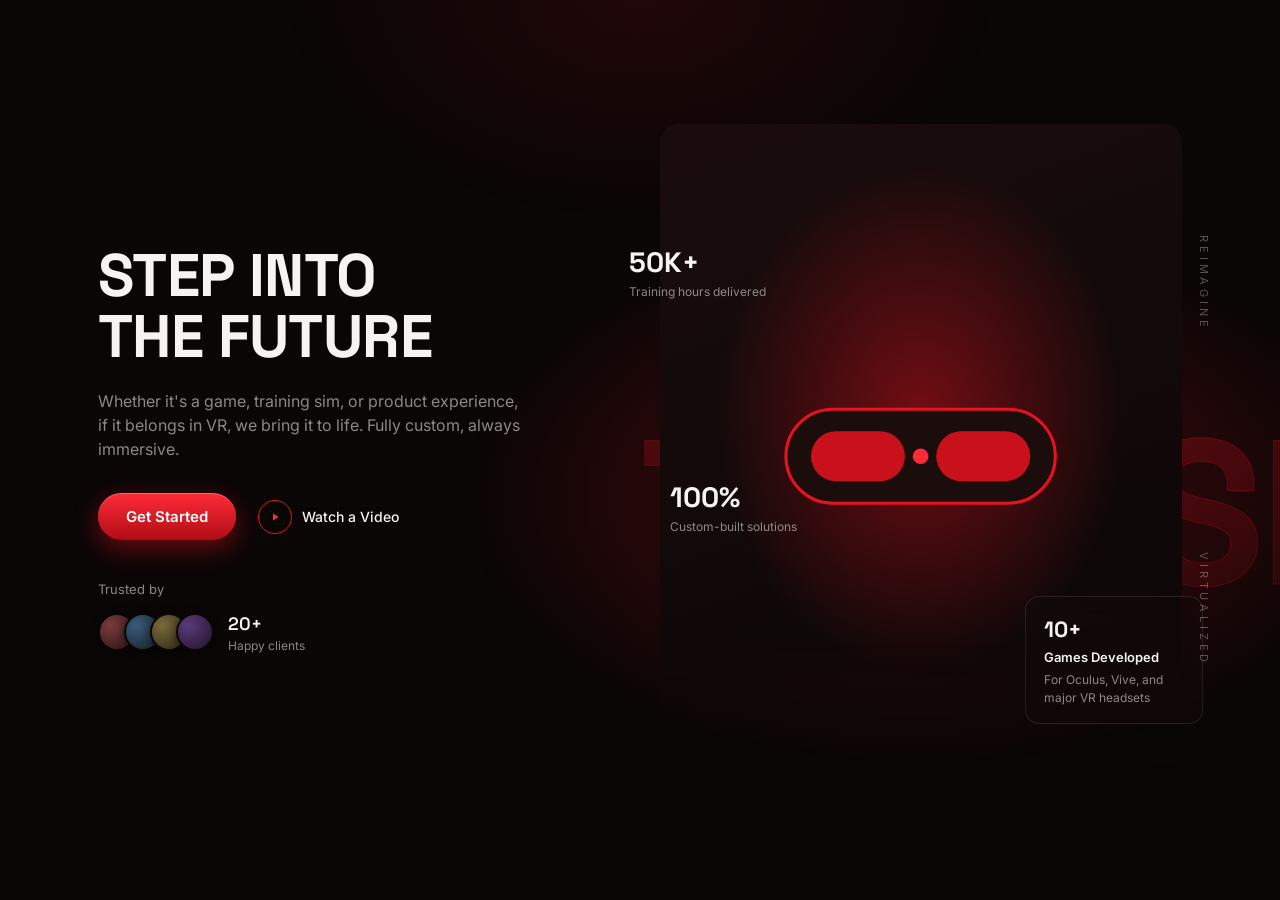
==== index.html @ aebaae90 "Remove nav header and bottom logo marquee from hero Co-Authored-By: Claude Opus 4.8 <noreply@anthrop" ====
<!DOCTYPE html>
<html lang="en">
<head>
  <meta charset="UTF-8" />
  <meta name="viewport" content="width=device-width, initial-scale=1.0" />
  <title>Visora — Step Into The Future</title>

  <!-- ฟอนต์จาก Google (ใช้ได้เมื่อออนไลน์ ถ้าออฟไลน์จะใช้ฟอนต์ในเครื่องแทนอัตโนมัติ) -->
  <link rel="preconnect" href="https://fonts.googleapis.com" />
  <link rel="preconnect" href="https://fonts.gstatic.com" crossorigin />
  <link href="https://fonts.googleapis.com/css2?family=Inter:wght@400;500;600&family=Space+Grotesk:wght@500;600;700&display=swap" rel="stylesheet" />

  <style>
    /* =========================================================
       ตัวแปรสี / ค่าหลัก (อยากเปลี่ยนสีโทนเว็บ แก้ตรงนี้จุดเดียว)
       ========================================================= */
    :root{
      --bg:#0a0606;
      --bg-soft:#140a0a;
      --red:#e8121f;
      --red-bright:#ff2b38;
      --red-deep:#b00d15;
      --text:#f6f3f3;
      --muted:rgba(246,243,243,.55);
      --muted-soft:rgba(246,243,243,.32);
      --line:rgba(255,255,255,.10);
      --maxw:1180px;
    }

    *{ box-sizing:border-box; margin:0; padding:0; }

    html{ scroll-behavior:smooth; }

    body{
      background:var(--bg);
      color:var(--text);
      font-family:'Inter',-apple-system,BlinkMacSystemFont,'Segoe UI',Roboto,sans-serif;
      line-height:1.5;
      overflow-x:hidden;
      -webkit-font-smoothing:antialiased;
    }

    a{ color:inherit; text-decoration:none; }

    /* แสงสีแดงเรือง ๆ เป็นพื้นหลังทั้งหน้า */
    body::before{
      content:"";
      position:fixed;
      inset:0;
      background:
        radial-gradient(60% 50% at 72% 55%, rgba(232,18,31,.30), transparent 60%),
        radial-gradient(40% 35% at 50% 0%, rgba(232,18,31,.10), transparent 70%);
      pointer-events:none;
      z-index:0;
    }

    .btn{
      font-family:'Inter',sans-serif;
      font-size:14px;
      font-weight:600;
      border:none;
      cursor:pointer;
      border-radius:999px;
      padding:11px 22px;
      color:#fff;
      background:linear-gradient(180deg,var(--red-bright),var(--red-deep));
      box-shadow:0 8px 26px rgba(232,18,31,.45), inset 0 1px 0 rgba(255,255,255,.25);
      transition:transform .2s ease, box-shadow .2s ease;
      white-space:nowrap;
    }
    .btn:hover{ transform:translateY(-2px); box-shadow:0 12px 32px rgba(232,18,31,.6), inset 0 1px 0 rgba(255,255,255,.25); }

    /* =========================================================
       ส่วน HERO
       ========================================================= */
    .hero{
      position:relative;
      z-index:1;
      max-width:var(--maxw);
      margin:0 auto;
      padding:70px clamp(18px,4vw,48px) 70px;
      min-height:100vh;
      display:flex;
      flex-direction:column;
      justify-content:center;
    }

    /* ตัวอักษรยักษ์ TRANSFORM เป็นฉากหลัง */
    .bg-word{
      position:absolute;
      top:40%;
      left:50%;
      transform:translate(-50%,-50%);
      font-family:'Space Grotesk',sans-serif;
      font-weight:700;
      font-size:clamp(70px,16vw,240px);
      letter-spacing:-.02em;
      color:transparent;
      -webkit-text-stroke:1px rgba(232,18,31,.18);
      background:linear-gradient(180deg, rgba(232,18,31,.28), rgba(232,18,31,.04));
      -webkit-background-clip:text;
      background-clip:text;
      white-space:nowrap;
      pointer-events:none;
      z-index:0;
      animation:fadeUp 1.2s ease .1s both;
    }

    .hero-grid{
      position:relative;
      z-index:2;
      display:grid;
      grid-template-columns:1fr 1fr;
      align-items:center;
      gap:40px;
    }

    /* ---- คอลัมน์ซ้าย : ข้อความ ---- */
    .hero-title{
      font-family:'Space Grotesk',sans-serif;
      font-weight:700;
      font-size:clamp(34px,5vw,60px);
      line-height:1.02;
      letter-spacing:-.01em;
      text-transform:uppercase;
      animation:fadeUp 1s ease .35s both;
    }
    .hero-sub{
      margin-top:22px;
      max-width:430px;
      color:var(--muted);
      font-size:16px;
      animation:fadeUp 1s ease .5s both;
    }
    .hero-actions{
      margin-top:32px;
      display:flex;
      align-items:center;
      gap:22px;
      animation:fadeUp 1s ease .65s both;
    }
    .btn-lg{ padding:14px 28px; font-size:15px; }
    .play{
      display:inline-flex;
      align-items:center;
      gap:10px;
      font-size:14px;
      font-weight:500;
      color:var(--text);
    }
    .play .ring{
      width:34px; height:34px;
      border-radius:50%;
      display:grid; place-items:center;
      border:1px solid var(--red);
      color:var(--red-bright);
      transition:background .2s ease;
    }
    .play:hover .ring{ background:rgba(232,18,31,.15); }

    .trusted{
      margin-top:40px;
      animation:fadeUp 1s ease .8s both;
    }
    .trusted .label{ font-size:13px; color:var(--muted); margin-bottom:10px; }
    .avatars{ display:flex; align-items:center; gap:14px; }
    .avatars .stack{ display:flex; }
    .avatars .stack span{
      width:38px; height:38px;
      border-radius:50%;
      border:2px solid var(--bg);
      margin-left:-12px;
      background-size:cover;
      background-position:center;
      box-shadow:0 2px 8px rgba(0,0,0,.5);
    }
    .avatars .stack span:first-child{ margin-left:0; }
    .avatars .count{ font-family:'Space Grotesk',sans-serif; font-weight:600; font-size:18px; }
    .avatars .count small{ display:block; font-family:'Inter'; font-weight:400; font-size:12px; color:var(--muted); }

    /* ---- คอลัมน์ขวา : รูป + สถิติ ---- */
    .hero-visual{
      position:relative;
      animation:imgIn 1.3s cubic-bezier(.2,.7,.2,1) .25s both;
    }
    .portrait{
      position:relative;
      width:100%;
      aspect-ratio:4/5;
      border-radius:18px;
      overflow:hidden;
      -webkit-mask-image:linear-gradient(to bottom, #000 78%, transparent 100%);
      mask-image:linear-gradient(to bottom, #000 78%, transparent 100%);
    }
    .portrait img{
      position:absolute; inset:0;
      width:100%; height:100%;
      object-fit:cover;
      object-position:center top;
      z-index:2;
    }
    /* ภาพสำรอง (กราฟิกแว่น VR เรืองแสง) เผื่อรูปจริงโหลดไม่ขึ้น */
    .portrait .fallback{
      position:absolute; inset:0;
      z-index:1;
      display:grid; place-items:center;
      background:
        radial-gradient(60% 60% at 50% 45%, rgba(232,18,31,.45), transparent 65%),
        linear-gradient(160deg,#1a0c0c,#0a0606);
    }

    .stat{
      position:absolute;
      z-index:3;
      animation:fadeUp 1s ease both;
    }
    .stat .num{ font-family:'Space Grotesk',sans-serif; font-weight:700; font-size:28px; }
    .stat .desc{ font-size:12px; color:var(--muted); max-width:140px; }
    .stat-1{ top:18%; left:-6%; animation-delay:1s; }
    .stat-2{ top:54%; left:2%; animation-delay:1.15s; }
    .stat-card{
      right:-4%; bottom:8%;
      padding:16px 18px;
      border-radius:14px;
      background:rgba(20,10,10,.55);
      border:1px solid var(--line);
      backdrop-filter:blur(10px);
      animation-delay:1.3s;
    }
    .stat-card .num{ font-size:22px; }
    .stat-card .title{ font-size:13px; font-weight:600; margin:2px 0 4px; }

    .v-labels{
      position:absolute;
      top:0; right:-30px;
      height:100%;
      display:flex;
      flex-direction:column;
      justify-content:space-around;
      align-items:center;
      pointer-events:none;
      z-index:3;
    }
    .v-labels span{
      writing-mode:vertical-rl;
      text-transform:uppercase;
      font-size:11px;
      letter-spacing:.35em;
      color:var(--muted-soft);
      animation:fadeIn 1s ease 1.4s both;
    }

    /* =========================================================
       อนิเมชัน (keyframes)
       ========================================================= */
    @keyframes fadeUp{ from{ opacity:0; transform:translateY(26px); } to{ opacity:1; transform:translateY(0); } }
    @keyframes fadeIn{ from{ opacity:0; } to{ opacity:1; } }
    @keyframes imgIn{ from{ opacity:0; transform:translateX(60px) scale(.98); } to{ opacity:1; transform:translateX(0) scale(1); } }

    @media (prefers-reduced-motion:reduce){
      *{ animation:none !important; }
    }

    /* =========================================================
       จอเล็ก (มือถือ/แท็บเล็ต)
       ========================================================= */
    @media (max-width:860px){
      .menu{ display:none; }
      .hero-grid{ grid-template-columns:1fr; gap:30px; }
      .hero{ padding-top:50px; text-align:left; }
      .hero-visual{ order:-1; max-width:420px; }
      .v-labels{ display:none; }
      .stat-1{ left:0; }
      .stat-2{ left:0; }
      .stat-card{ right:0; }
    }
  </style>
</head>

<body>

  <!-- ===================== HERO ===================== -->
  <main class="hero">
    <div class="bg-word">TRANSFORM</div>

    <div class="hero-grid">

      <!-- ซ้าย: ข้อความ -->
      <div class="hero-left">
        <h1 class="hero-title">Step Into<br />The Future</h1>
        <p class="hero-sub">
          Whether it's a game, training sim, or product experience, if it belongs in
          VR, we bring it to life. Fully custom, always immersive.
        </p>

        <div class="hero-actions">
          <button class="btn btn-lg">Get Started</button>
          <a href="#" class="play">
            <span class="ring">
              <svg width="12" height="12" viewBox="0 0 24 24" fill="currentColor"><path d="M8 5v14l11-7z"/></svg>
            </span>
            Watch a Video
          </a>
        </div>

        <div class="trusted">
          <div class="label">Trusted by</div>
          <div class="avatars">
            <div class="stack">
              <span style="background:radial-gradient(circle at 30% 30%,#7a3b3b,#2a1212)"></span>
              <span style="background:radial-gradient(circle at 30% 30%,#3b5a7a,#12202a)"></span>
              <span style="background:radial-gradient(circle at 30% 30%,#7a6a3b,#2a2412)"></span>
              <span style="background:radial-gradient(circle at 30% 30%,#5a3b7a,#22122a)"></span>
            </div>
            <div class="count">20+<small>Happy clients</small></div>
          </div>
        </div>
      </div>

      <!-- ขวา: รูป + สถิติ -->
      <div class="hero-visual">
        <div class="portrait">
          <!-- ภาพสำรอง (กราฟิกแว่น VR) แสดงเมื่อรูปจริงโหลดไม่ขึ้น -->
          <div class="fallback">
            <svg width="60%" viewBox="0 0 200 120" fill="none" xmlns="http://www.w3.org/2000/svg">
              <rect x="14" y="34" width="172" height="60" rx="30" fill="#1c0d0d" stroke="#e8121f" stroke-width="2"/>
              <rect x="30" y="48" width="60" height="32" rx="16" fill="#e8121f" opacity=".85"/>
              <rect x="110" y="48" width="60" height="32" rx="16" fill="#e8121f" opacity=".85"/>
              <circle cx="100" cy="64" r="5" fill="#ff2b38"/>
            </svg>
          </div>
          <!-- รูปจริง: ดึงจาก Pexels (ฟรี ไม่ต้องให้เครดิต) จะโหลดขึ้นเมื่อออนไลน์ -->
          <img
            src="https://images.pexels.com/photos/19500113/pexels-photo-19500113.jpeg?auto=compress&cs=tinysrgb&w=1000&h=1250&fit=crop"
            alt="Person wearing a VR headset"
            onerror="this.style.display='none'"
          />
        </div>

        <!-- ตัวเลขสถิติ -->
        <div class="stat stat-1">
          <div class="num">50K+</div>
          <div class="desc">Training hours delivered</div>
        </div>
        <div class="stat stat-2">
          <div class="num">100%</div>
          <div class="desc">Custom-built solutions</div>
        </div>
        <div class="stat stat-card">
          <div class="num">10+</div>
          <div class="title">Games Developed</div>
          <div class="desc">For Oculus, Vive, and major VR headsets</div>
        </div>

        <!-- ตัวหนังสือแนวตั้ง -->
        <div class="v-labels">
          <span>Reimagine</span>
          <span>Virtualized</span>
        </div>
      </div>

    </div>
  </main>

</body>
</html>
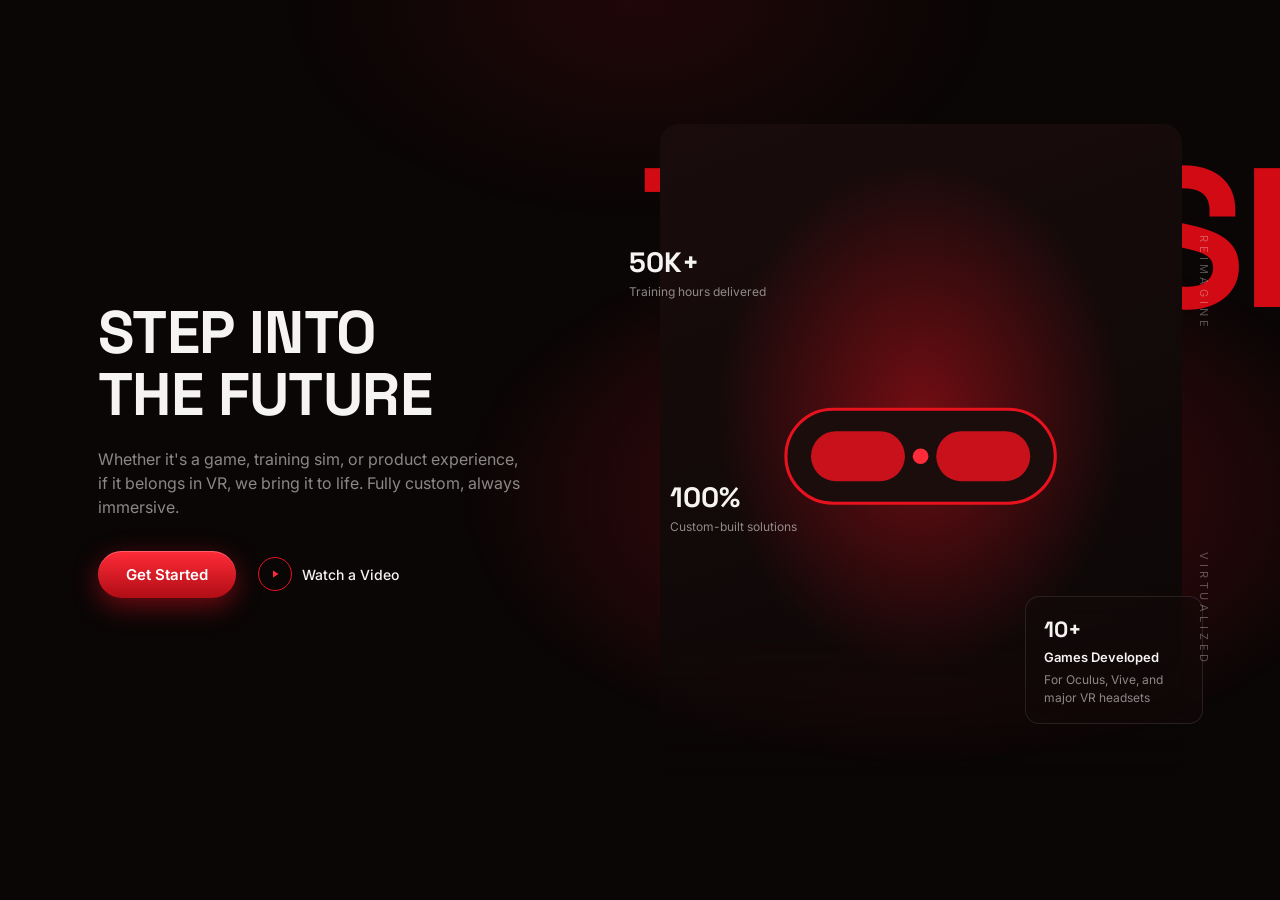
==== commit ad1af750: "Make TRANSFORM solid red at top, remove trusted-by block Co-Authored-By: Claude Opus 4.8 <noreply@an" ====
--- a/index.html
+++ b/index.html
@@ -88,18 +88,15 @@
     /* ตัวอักษรยักษ์ TRANSFORM เป็นฉากหลัง */
     .bg-word{
       position:absolute;
-      top:40%;
+      top:clamp(36px,7vw,96px);
       left:50%;
-      transform:translate(-50%,-50%);
+      transform:translateX(-50%);
       font-family:'Space Grotesk',sans-serif;
       font-weight:700;
-      font-size:clamp(70px,16vw,240px);
+      font-size:clamp(64px,15.5vw,220px);
       letter-spacing:-.02em;
-      color:transparent;
-      -webkit-text-stroke:1px rgba(232,18,31,.18);
-      background:linear-gradient(180deg, rgba(232,18,31,.28), rgba(232,18,31,.04));
-      -webkit-background-clip:text;
-      background-clip:text;
+      color:#d20a13;
+      opacity:.92;
       white-space:nowrap;
       pointer-events:none;
       z-index:0;
@@ -157,26 +154,6 @@
       transition:background .2s ease;
     }
     .play:hover .ring{ background:rgba(232,18,31,.15); }
-
-    .trusted{
-      margin-top:40px;
-      animation:fadeUp 1s ease .8s both;
-    }
-    .trusted .label{ font-size:13px; color:var(--muted); margin-bottom:10px; }
-    .avatars{ display:flex; align-items:center; gap:14px; }
-    .avatars .stack{ display:flex; }
-    .avatars .stack span{
-      width:38px; height:38px;
-      border-radius:50%;
-      border:2px solid var(--bg);
-      margin-left:-12px;
-      background-size:cover;
-      background-position:center;
-      box-shadow:0 2px 8px rgba(0,0,0,.5);
-    }
-    .avatars .stack span:first-child{ margin-left:0; }
-    .avatars .count{ font-family:'Space Grotesk',sans-serif; font-weight:600; font-size:18px; }
-    .avatars .count small{ display:block; font-family:'Inter'; font-weight:400; font-size:12px; color:var(--muted); }
 
     /* ---- คอลัมน์ขวา : รูป + สถิติ ---- */
     .hero-visual{
@@ -301,19 +278,6 @@
             </span>
             Watch a Video
           </a>
-        </div>
-
-        <div class="trusted">
-          <div class="label">Trusted by</div>
-          <div class="avatars">
-            <div class="stack">
-              <span style="background:radial-gradient(circle at 30% 30%,#7a3b3b,#2a1212)"></span>
-              <span style="background:radial-gradient(circle at 30% 30%,#3b5a7a,#12202a)"></span>
-              <span style="background:radial-gradient(circle at 30% 30%,#7a6a3b,#2a2412)"></span>
-              <span style="background:radial-gradient(circle at 30% 30%,#5a3b7a,#22122a)"></span>
-            </div>
-            <div class="count">20+<small>Happy clients</small></div>
-          </div>
         </div>
       </div>
 
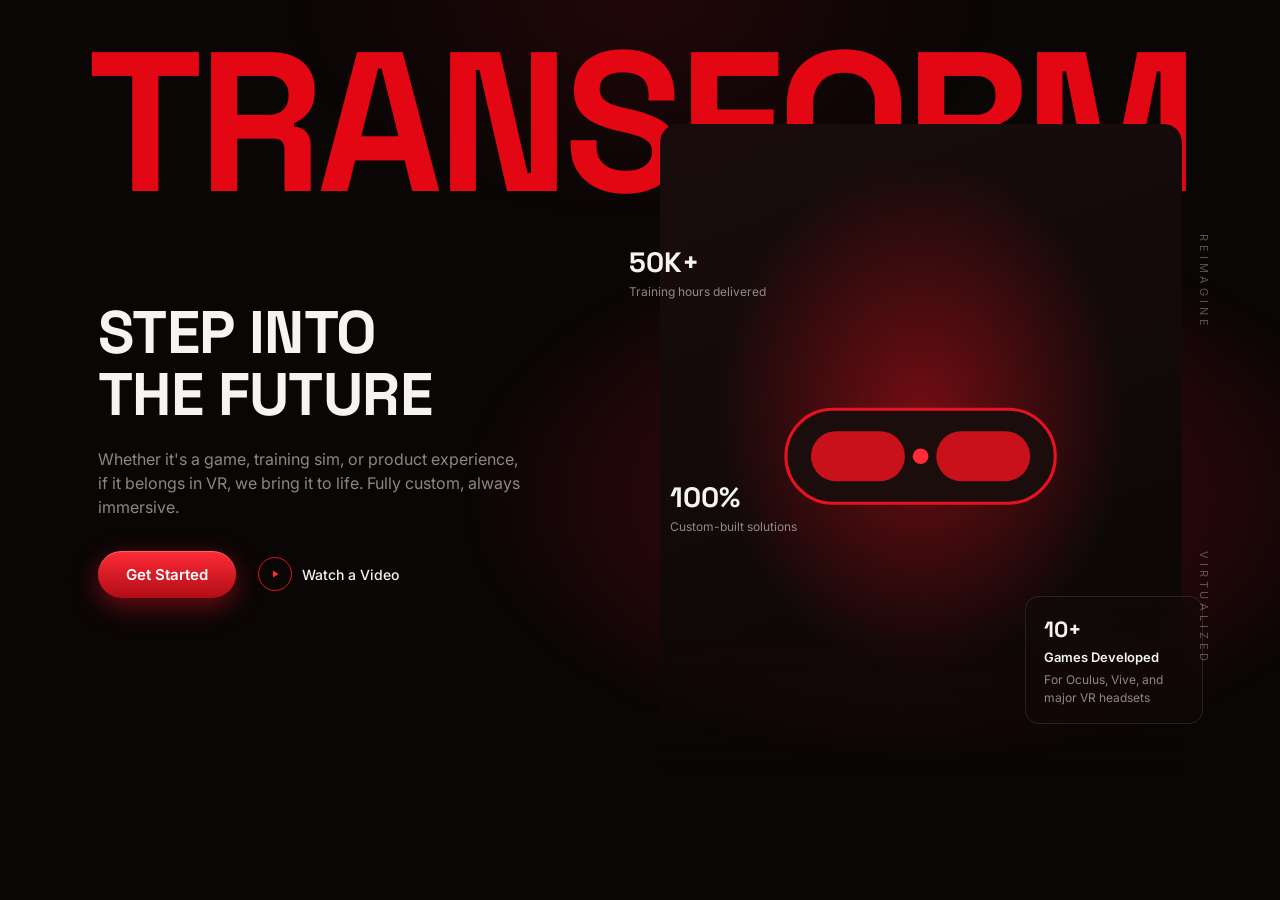
==== commit 933e29d1: "Fix TRANSFORM placement: top-center banner, vivid red Co-Authored-By: Claude Opus 4.8 <noreply@anthr" ====
--- a/index.html
+++ b/index.html
@@ -88,15 +88,16 @@
     /* ตัวอักษรยักษ์ TRANSFORM เป็นฉากหลัง */
     .bg-word{
       position:absolute;
-      top:clamp(36px,7vw,96px);
-      left:50%;
-      transform:translateX(-50%);
+      top:24px;
+      left:0;
+      width:100%;
+      text-align:center;
       font-family:'Space Grotesk',sans-serif;
       font-weight:700;
-      font-size:clamp(64px,15.5vw,220px);
-      letter-spacing:-.02em;
-      color:#d20a13;
-      opacity:.92;
+      font-size:min(15.5vw,230px);
+      line-height:1;
+      letter-spacing:-.03em;
+      color:#e30613;
       white-space:nowrap;
       pointer-events:none;
       z-index:0;
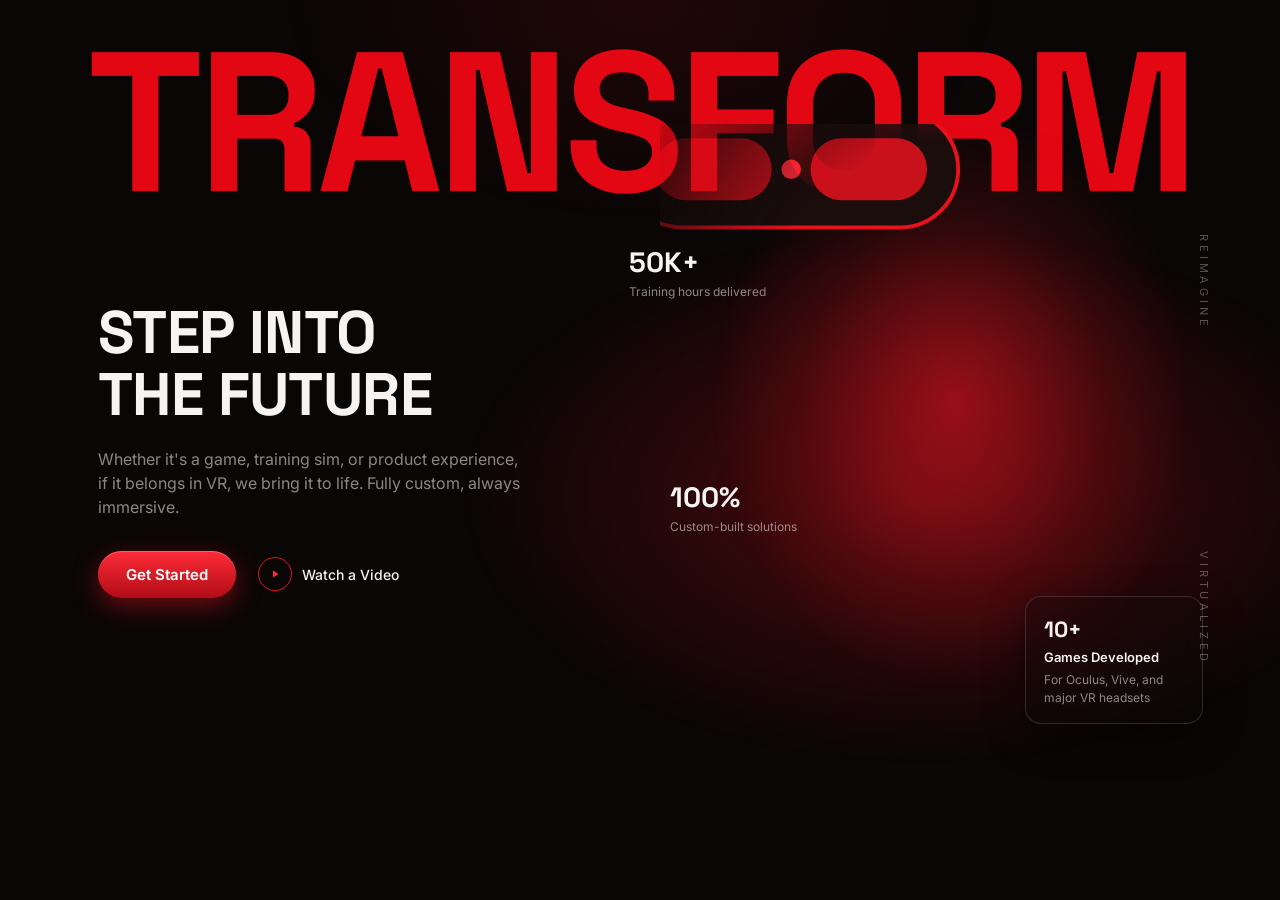
==== commit c2fdfdf7: "Blend portrait into background, refine stat card and TRANSFORM red Co-Authored-By: Claude Opus 4.8 <" ====
--- a/index.html
+++ b/index.html
@@ -165,26 +165,24 @@
       position:relative;
       width:100%;
       aspect-ratio:4/5;
-      border-radius:18px;
-      overflow:hidden;
-      -webkit-mask-image:linear-gradient(to bottom, #000 78%, transparent 100%);
-      mask-image:linear-gradient(to bottom, #000 78%, transparent 100%);
+      /* ไล่ขอบรูปให้จางหายไปทุกด้าน จะได้ไม่เห็นเป็นกรอบสี่เหลี่ยม */
+      -webkit-mask-image:radial-gradient(115% 100% at 60% 40%, #000 38%, transparent 70%);
+      mask-image:radial-gradient(115% 100% at 60% 40%, #000 38%, transparent 70%);
     }
     .portrait img{
       position:absolute; inset:0;
       width:100%; height:100%;
       object-fit:cover;
       object-position:center top;
+      /* พื้นดำของรูปจะกลายเป็นแสงแดง (ตามชั้นแสงด้านหลัง) เหลือเด่นแต่ตัวคน */
+      mix-blend-mode:lighten;
       z-index:2;
     }
-    /* ภาพสำรอง (กราฟิกแว่น VR เรืองแสง) เผื่อรูปจริงโหลดไม่ขึ้น */
+    /* แสงแดงเรือง ๆ ด้านหลังตัวคน ช่วยให้พื้นดำของรูปกลืนเป็นแสง ไม่เป็นกล่อง */
     .portrait .fallback{
-      position:absolute; inset:0;
+      position:absolute; inset:-12%;
       z-index:1;
-      display:grid; place-items:center;
-      background:
-        radial-gradient(60% 60% at 50% 45%, rgba(232,18,31,.45), transparent 65%),
-        linear-gradient(160deg,#1a0c0c,#0a0606);
+      background:radial-gradient(52% 50% at 55% 44%, rgba(235,22,36,.55), rgba(235,22,36,.14) 46%, transparent 72%);
     }
 
     .stat{
@@ -199,10 +197,12 @@
     .stat-card{
       right:-4%; bottom:8%;
       padding:16px 18px;
-      border-radius:14px;
-      background:rgba(20,10,10,.55);
-      border:1px solid var(--line);
-      backdrop-filter:blur(10px);
+      border-radius:16px;
+      background:rgba(14,11,12,.30);
+      border:1px solid rgba(255,255,255,.14);
+      backdrop-filter:blur(14px);
+      -webkit-backdrop-filter:blur(14px);
+      box-shadow:0 12px 40px rgba(0,0,0,.45);
       animation-delay:1.3s;
     }
     .stat-card .num{ font-size:22px; }
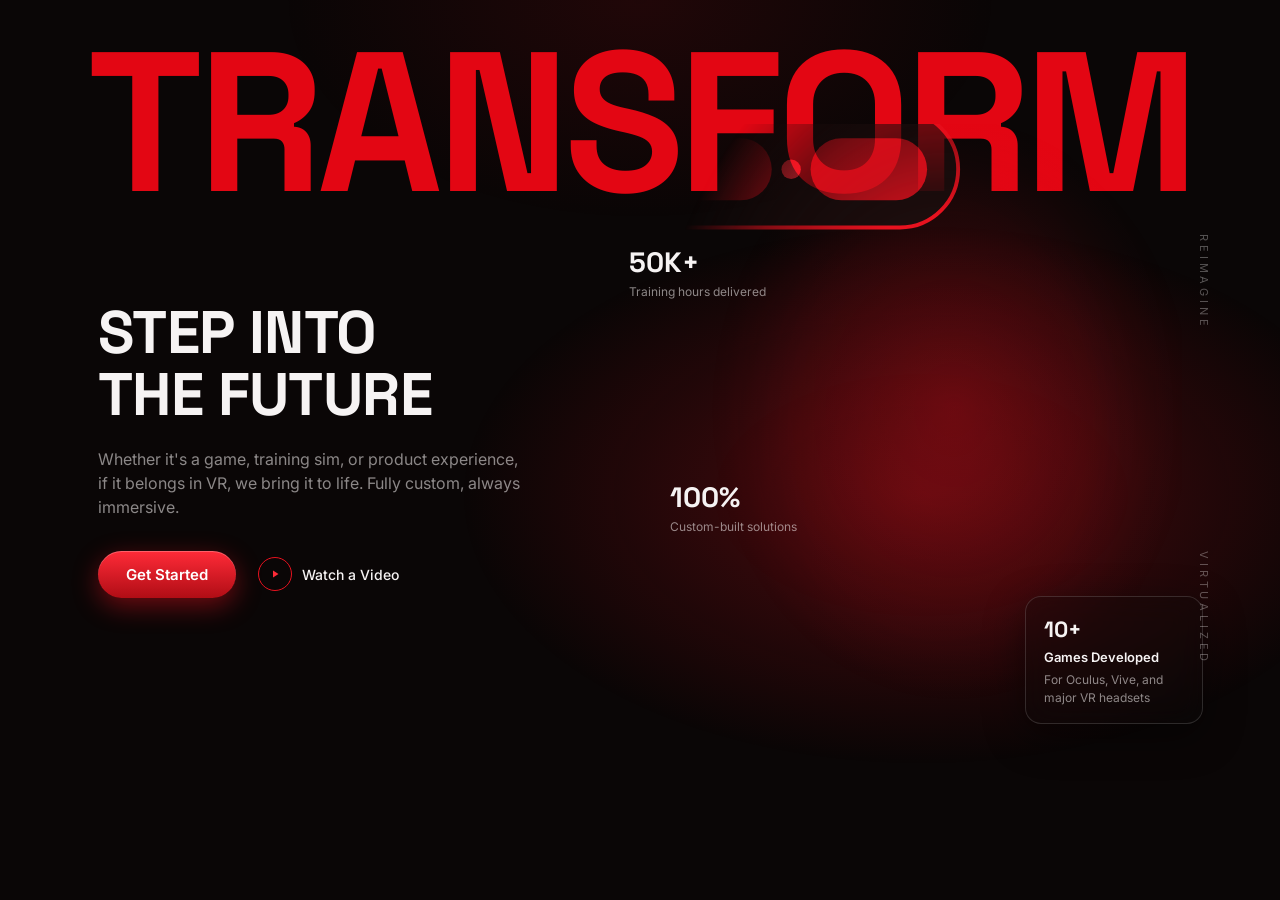
==== commit e6246f25: "Use elliptical vignette mask so portrait blends without a box Co-Authored-By: Claude Opus 4.8 <norep" ====
--- a/index.html
+++ b/index.html
@@ -165,24 +165,22 @@
       position:relative;
       width:100%;
       aspect-ratio:4/5;
-      /* ไล่ขอบรูปให้จางหายไปทุกด้าน จะได้ไม่เห็นเป็นกรอบสี่เหลี่ยม */
-      -webkit-mask-image:radial-gradient(115% 100% at 60% 40%, #000 38%, transparent 70%);
-      mask-image:radial-gradient(115% 100% at 60% 40%, #000 38%, transparent 70%);
+      /* ไล่ขอบรูปให้จางหายเป็นวงรี ใช้ได้กับรูปพื้นหลังสีอะไรก็ได้ ไม่เห็นเป็นกล่อง */
+      -webkit-mask-image:radial-gradient(ellipse 72% 80% at 54% 46%, #000 40%, rgba(0,0,0,.55) 60%, transparent 78%);
+      mask-image:radial-gradient(ellipse 72% 80% at 54% 46%, #000 40%, rgba(0,0,0,.55) 60%, transparent 78%);
     }
     .portrait img{
       position:absolute; inset:0;
       width:100%; height:100%;
       object-fit:cover;
       object-position:center top;
-      /* พื้นดำของรูปจะกลายเป็นแสงแดง (ตามชั้นแสงด้านหลัง) เหลือเด่นแต่ตัวคน */
-      mix-blend-mode:lighten;
       z-index:2;
     }
-    /* แสงแดงเรือง ๆ ด้านหลังตัวคน ช่วยให้พื้นดำของรูปกลืนเป็นแสง ไม่เป็นกล่อง */
+    /* แสงแดงเรือง ๆ ด้านหลังตัวคน ช่วยให้กลืนกับพื้น (และเป็นภาพสำรองถ้ารูปไม่ขึ้น) */
     .portrait .fallback{
       position:absolute; inset:-12%;
       z-index:1;
-      background:radial-gradient(52% 50% at 55% 44%, rgba(235,22,36,.55), rgba(235,22,36,.14) 46%, transparent 72%);
+      background:radial-gradient(52% 50% at 55% 45%, rgba(232,18,31,.30), transparent 72%);
     }
 
     .stat{
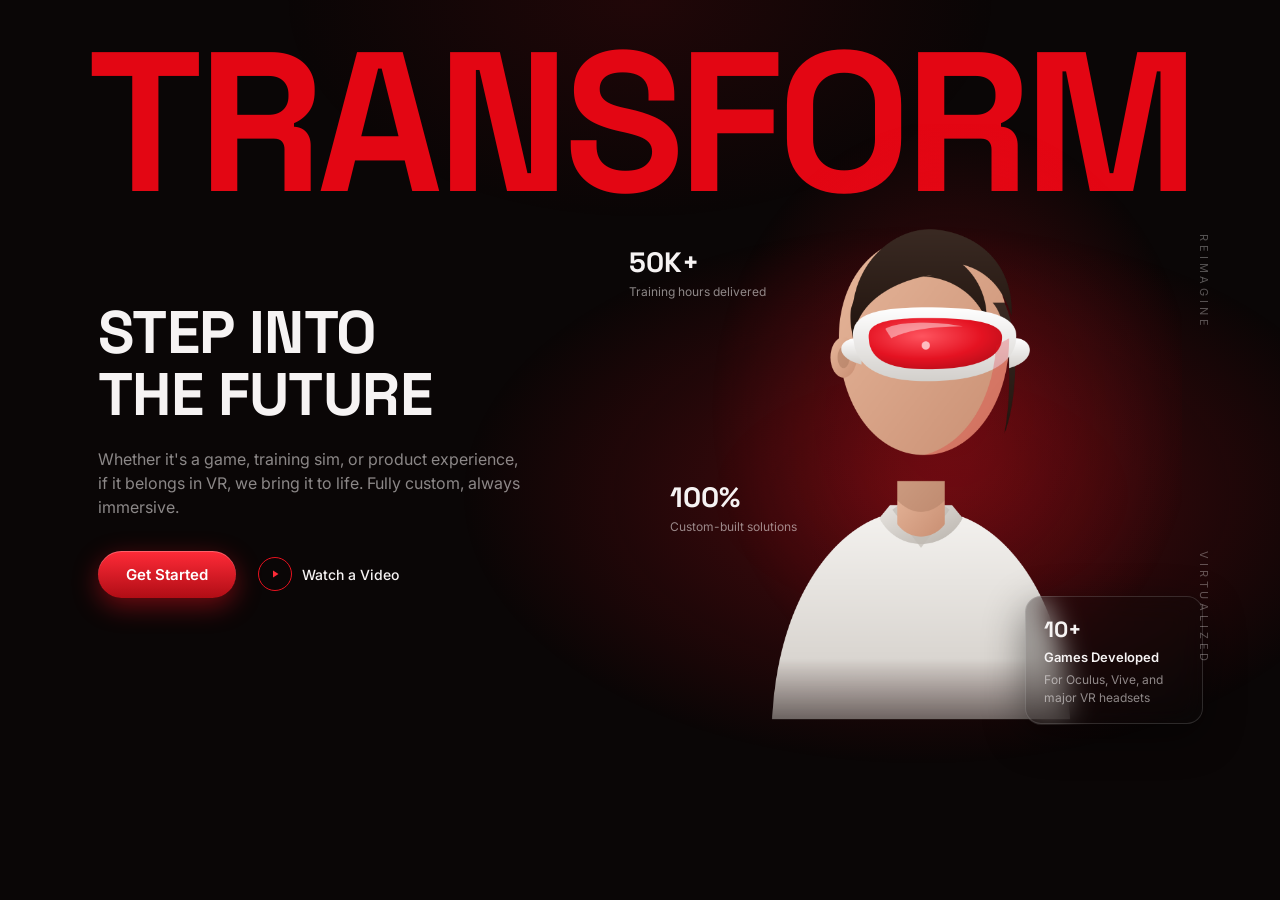
==== commit fb982e4d: "Use local transparent PNG hero figure, remove placeholder artifact Co-Authored-By: Claude Opus 4.8 <" ====
--- a/index.html
+++ b/index.html
@@ -165,9 +165,9 @@
       position:relative;
       width:100%;
       aspect-ratio:4/5;
-      /* ไล่ขอบรูปให้จางหายเป็นวงรี ใช้ได้กับรูปพื้นหลังสีอะไรก็ได้ ไม่เห็นเป็นกล่อง */
-      -webkit-mask-image:radial-gradient(ellipse 72% 80% at 54% 46%, #000 40%, rgba(0,0,0,.55) 60%, transparent 78%);
-      mask-image:radial-gradient(ellipse 72% 80% at 54% 46%, #000 40%, rgba(0,0,0,.55) 60%, transparent 78%);
+      /* รูปเป็น PNG พื้นใสอยู่แล้ว ไล่จางเฉพาะขอบล่างให้ตัวคนกลืนลงพื้น */
+      -webkit-mask-image:linear-gradient(to bottom, #000 82%, transparent 100%);
+      mask-image:linear-gradient(to bottom, #000 82%, transparent 100%);
     }
     .portrait img{
       position:absolute; inset:0;
@@ -283,21 +283,10 @@
       <!-- ขวา: รูป + สถิติ -->
       <div class="hero-visual">
         <div class="portrait">
-          <!-- ภาพสำรอง (กราฟิกแว่น VR) แสดงเมื่อรูปจริงโหลดไม่ขึ้น -->
-          <div class="fallback">
-            <svg width="60%" viewBox="0 0 200 120" fill="none" xmlns="http://www.w3.org/2000/svg">
-              <rect x="14" y="34" width="172" height="60" rx="30" fill="#1c0d0d" stroke="#e8121f" stroke-width="2"/>
-              <rect x="30" y="48" width="60" height="32" rx="16" fill="#e8121f" opacity=".85"/>
-              <rect x="110" y="48" width="60" height="32" rx="16" fill="#e8121f" opacity=".85"/>
-              <circle cx="100" cy="64" r="5" fill="#ff2b38"/>
-            </svg>
-          </div>
-          <!-- รูปจริง: ดึงจาก Pexels (ฟรี ไม่ต้องให้เครดิต) จะโหลดขึ้นเมื่อออนไลน์ -->
-          <img
-            src="https://images.pexels.com/photos/19500113/pexels-photo-19500113.jpeg?auto=compress&cs=tinysrgb&w=1000&h=1250&fit=crop"
-            alt="Person wearing a VR headset"
-            onerror="this.style.display='none'"
-          />
+          <!-- แสงแดงเรือง ๆ ด้านหลังตัวคน -->
+          <div class="fallback"></div>
+          <!-- รูปคนใส่แว่น VR (ไฟล์ PNG พื้นใสในเครื่อง) เปลี่ยนรูปได้โดยเอาไฟล์ใหม่มาทับ hero.png -->
+          <img src="hero.png" alt="Person wearing a VR headset" />
         </div>
 
         <!-- ตัวเลขสถิติ -->
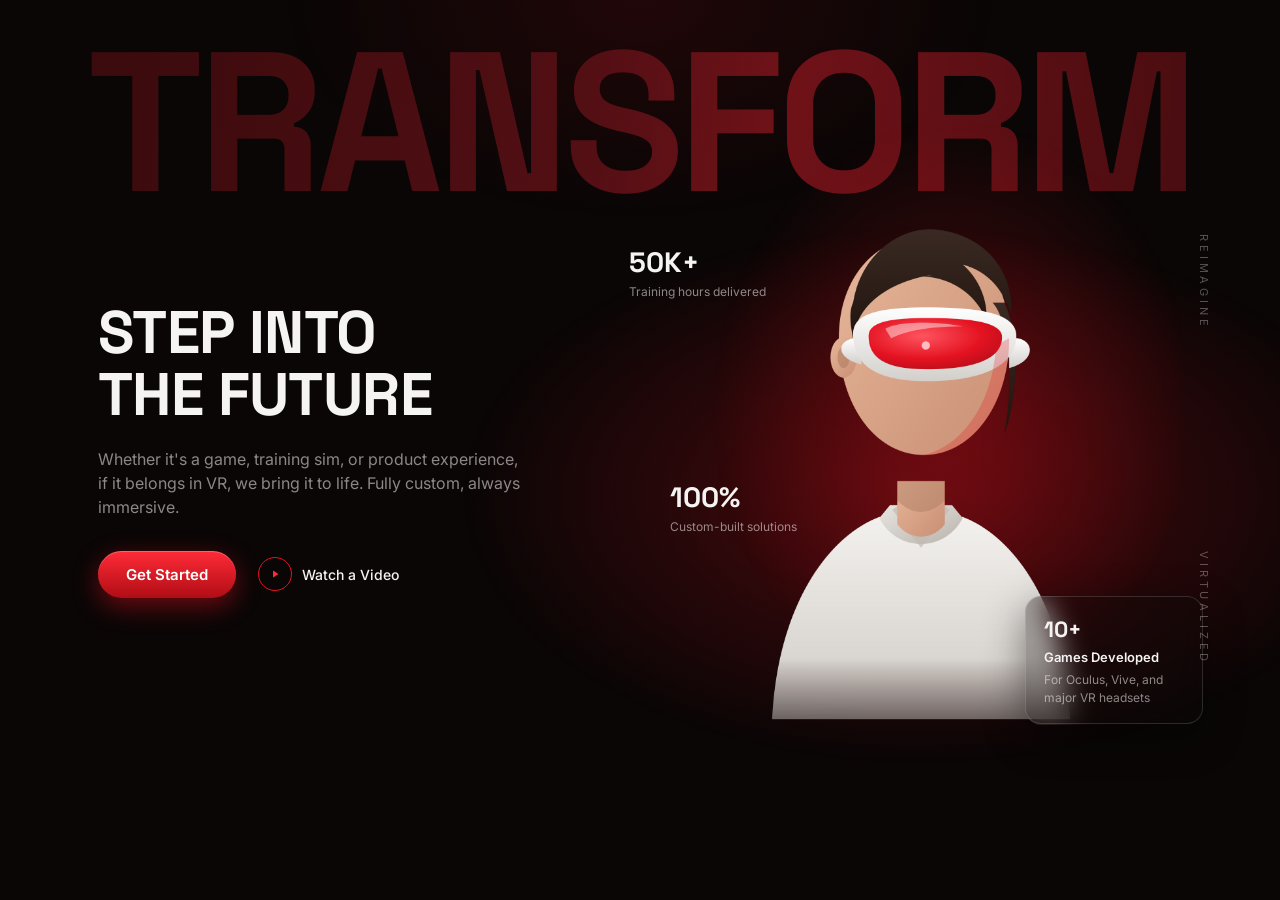
==== commit 49c76dd0: "Make TRANSFORM a dark muted maroon to match the reference Co-Authored-By: Claude Opus 4.8 <noreply@a" ====
--- a/index.html
+++ b/index.html
@@ -97,7 +97,11 @@
       font-size:min(15.5vw,230px);
       line-height:1;
       letter-spacing:-.03em;
-      color:#e30613;
+      /* สีแดงเข้มหม่น ๆ กลืนกับพื้นดำ (เข้มซ้าย สว่างขึ้นเล็กน้อยตรงกลาง) แบบภาพตัวอย่าง */
+      color:transparent;
+      background:linear-gradient(95deg, #380a0c 0%, #520f14 45%, #6f1218 62%, #460c10 100%);
+      -webkit-background-clip:text;
+      background-clip:text;
       white-space:nowrap;
       pointer-events:none;
       z-index:0;
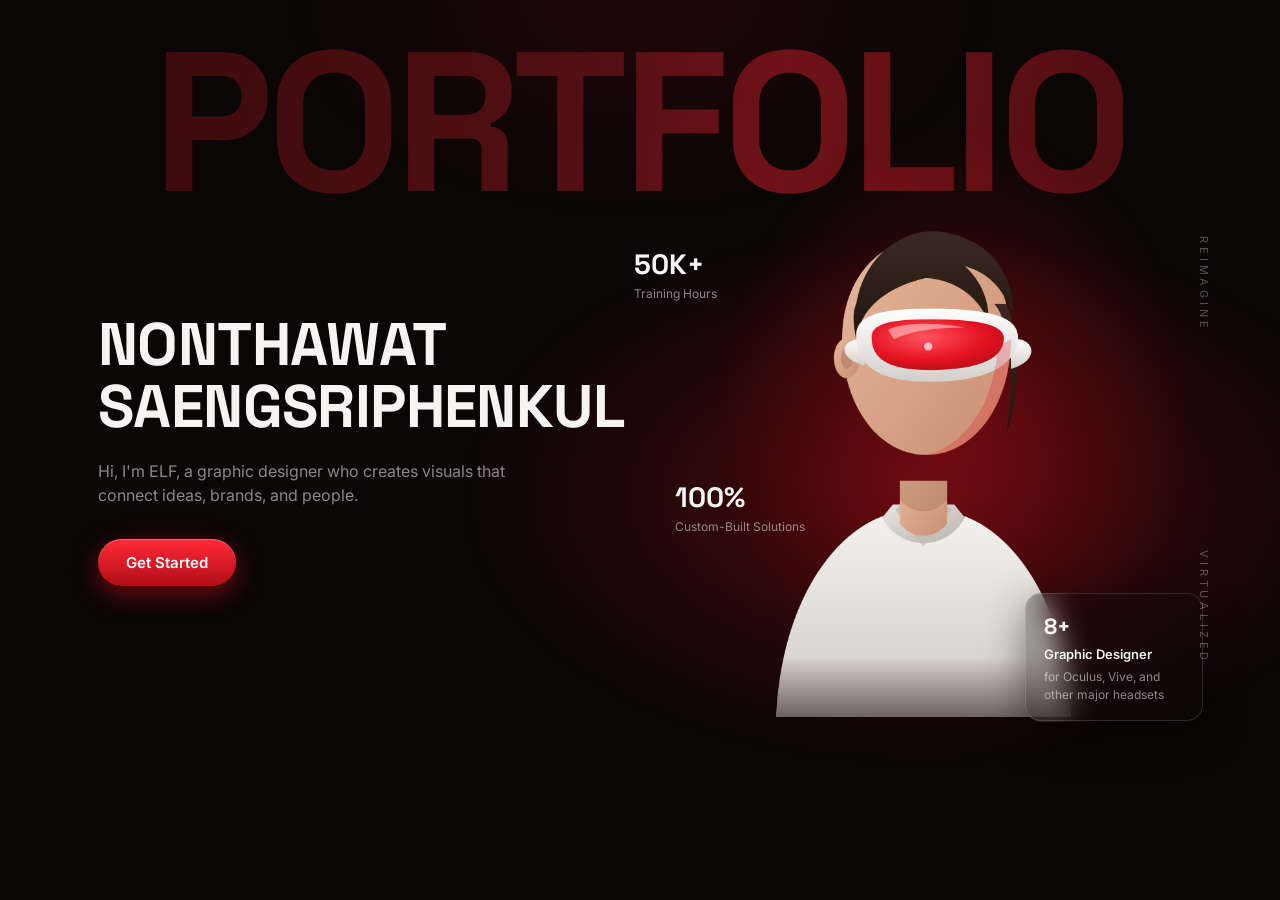
==== commit e00f845c: "Update hero content to Nonthawat portfolio (PORTFOLIO, name, bio, stats) Co-Authored-By: Claude Opus" ====
--- a/index.html
+++ b/index.html
@@ -3,7 +3,7 @@
 <head>
   <meta charset="UTF-8" />
   <meta name="viewport" content="width=device-width, initial-scale=1.0" />
-  <title>Visora — Step Into The Future</title>
+  <title>Nonthawat Saengsriphenkul — Portfolio</title>
 
   <!-- ฟอนต์จาก Google (ใช้ได้เมื่อออนไลน์ ถ้าออฟไลน์จะใช้ฟอนต์ในเครื่องแทนอัตโนมัติ) -->
   <link rel="preconnect" href="https://fonts.googleapis.com" />
@@ -261,26 +261,20 @@
 
   <!-- ===================== HERO ===================== -->
   <main class="hero">
-    <div class="bg-word">TRANSFORM</div>
+    <div class="bg-word">PORTFOLIO</div>
 
     <div class="hero-grid">
 
       <!-- ซ้าย: ข้อความ -->
       <div class="hero-left">
-        <h1 class="hero-title">Step Into<br />The Future</h1>
+        <h1 class="hero-title">Nonthawat<br />Saengsriphenkul</h1>
         <p class="hero-sub">
-          Whether it's a game, training sim, or product experience, if it belongs in
-          VR, we bring it to life. Fully custom, always immersive.
+          Hi, I'm ELF, a graphic designer who creates visuals that connect ideas,
+          brands, and people.
         </p>
 
         <div class="hero-actions">
           <button class="btn btn-lg">Get Started</button>
-          <a href="#" class="play">
-            <span class="ring">
-              <svg width="12" height="12" viewBox="0 0 24 24" fill="currentColor"><path d="M8 5v14l11-7z"/></svg>
-            </span>
-            Watch a Video
-          </a>
         </div>
       </div>
 
@@ -296,16 +290,16 @@
         <!-- ตัวเลขสถิติ -->
         <div class="stat stat-1">
           <div class="num">50K+</div>
-          <div class="desc">Training hours delivered</div>
+          <div class="desc">Training Hours</div>
         </div>
         <div class="stat stat-2">
           <div class="num">100%</div>
-          <div class="desc">Custom-built solutions</div>
+          <div class="desc">Custom-Built Solutions</div>
         </div>
         <div class="stat stat-card">
-          <div class="num">10+</div>
-          <div class="title">Games Developed</div>
-          <div class="desc">For Oculus, Vive, and major VR headsets</div>
+          <div class="num">8+</div>
+          <div class="title">Graphic Designer</div>
+          <div class="desc">for Oculus, Vive, and other major headsets</div>
         </div>
 
         <!-- ตัวหนังสือแนวตั้ง -->
